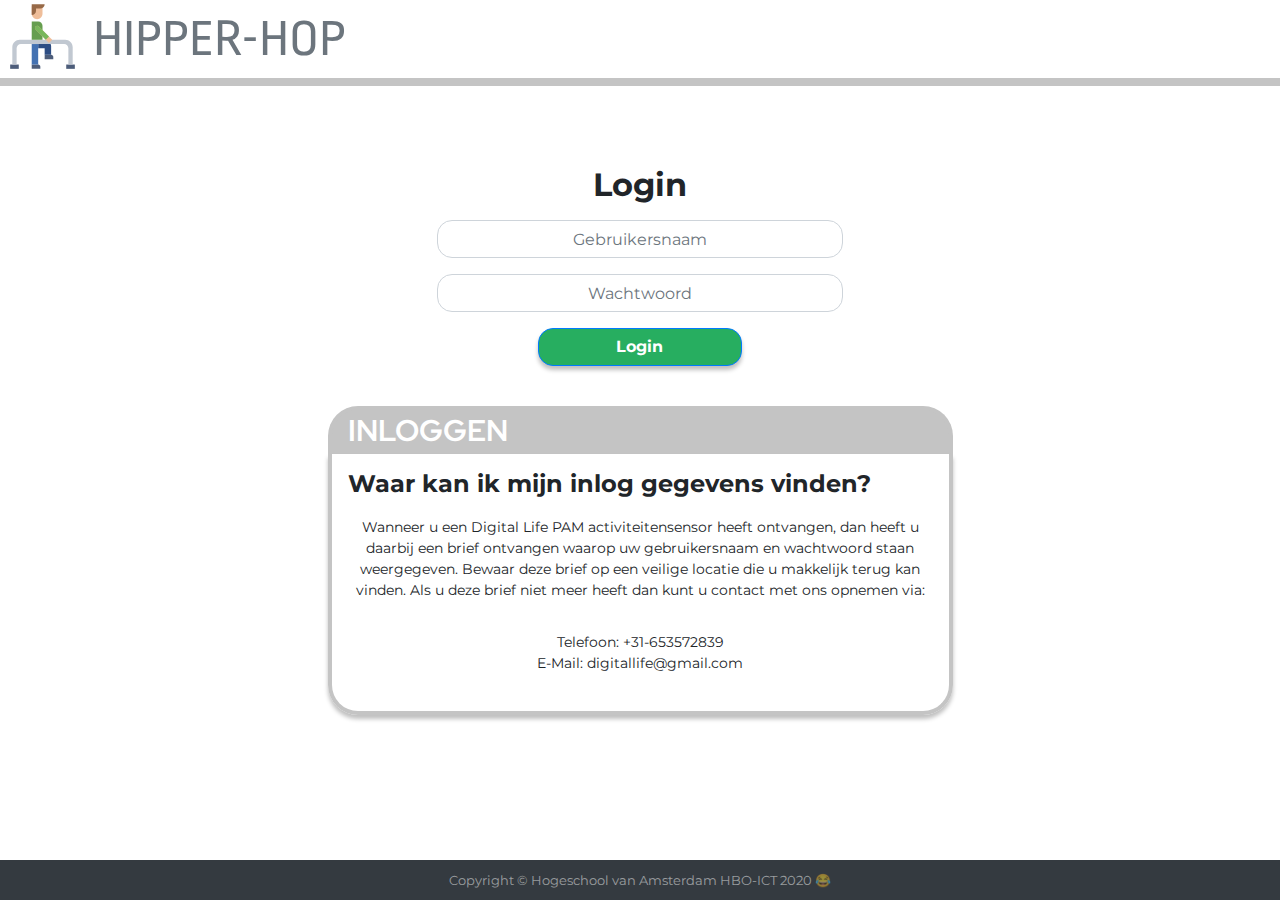
==== src/index.html @ 200696ad "Merged dev into stats" ====
<!DOCTYPE html>
<html lang="en">
<head>
    <meta charset="UTF-8"/>
    <meta name="viewport" content="width=device-width, initial-scale=1, shrink-to-fit=no">

    <title>Project Agile Development - Framework</title>

    <!-- Load our stylesheets -->
    <link href="assets/css/home.css" rel="stylesheet"/>
    <link href="assets/vendors/bootstrap/bootstrap.min.css" rel="stylesheet"/>
    <link href="assets/css/default.css" rel="stylesheet"/>
    <link href="assets/css/navbar.css" rel="stylesheet"/>
    <link href="assets/css/profile.css" rel="stylesheet"/>
    <link href="assets/css/statistics.css" rel="stylesheet"/>
    <link href="assets/css/goals.css" rel="stylesheet"/>
    <link href="assets/css/social.css" rel="stylesheet"/>

    <!-- Load our font from Google fonts -->
    <link rel="preconnect" href="https://fonts.gstatic.com">
    <link href="https://fonts.googleapis.com/css2?family=Ropa+Sans&display=swap" rel="stylesheet">
    <link href="https://fonts.googleapis.com/css2?family=Red+Hat+Display:wght@400;700&display=swap" rel="stylesheet">
    <link href="https://fonts.googleapis.com/css2?family=Montserrat:wght@400;700&display=swap" rel="stylesheet">

    <!-- Load fontawesome through CDN for now -->
    <link rel="stylesheet" href="https://pro.fontawesome.com/releases/v5.10.0/css/all.css" integrity="sha384-AYmEC3Yw5cVb3ZcuHtOA93w35dYTsvhLPVnYs9eStHfGJvOvKxVfELGroGkvsg+p" crossorigin="anonymous"/>

    <!-- Load jQuery 3.4.1 -->
    <script src="assets/vendors/jquery/jquery-3.4.1.min.js"></script>
    <script src="assets/vendors/bootstrap/bootstrap.bundle.min.js"></script>

    <!-- Load Chart js and Moment js for statistics -->
    <script src="assets/vendors/chart.js/dist/chart.min.js"></script>
    <script src="assets/vendors/moment/moment.min.js"></script>

    <!-- Prepare our application, load things in the proper order. -->
    <script src="assets/js/utils/sessionManager.js"></script>
    <script src="assets/js/utils/networkManager.js"></script>

    <!-- Controllers -->
    <script src="assets/js/controllers/categories/categoryController.js"></script>
    <script src="assets/js/controllers/categories/loginController.js"></script>
    <script src="assets/js/controllers/navbarController.js"></script>
    <script src="assets/js/controllers/welcomeController.js"></script>
    <script src="assets/js/controllers/uploadController.js"></script>
    <script src="assets/js/controllers/categories/caretakerController.js"></script>

    <script src="assets/js/controllers/categories/homeController.js"></script>
    <script src="assets/js/controllers/categories/goalsController.js"></script>
    <script src="assets/js/controllers/categories/statisticsController.js"></script>
    <script src="assets/js/controllers/categories/profileController.js"></script>
    <script src="assets/js/controllers/categories/socialController.js"></script>

    <!-- Repositories -->
    <script src="assets/js/repositories/roomExampleRepository.js"></script>
    <script src="assets/js/repositories/userRepository.js"></script>
    <script src="assets/js/repositories/pamRepository.js"></script>
    <script src="assets/js/repositories/rehabilitatorRepository.js"></script>

    <!-- Start of our application! -->
    <script src="api/config.js"></script>
    <script src="assets/js/app.js"></script>
</head>
<body>
    <!-- Navigation -->
    <div class="sidebar">
        <!-- Loads navigation via JS -->
    </div>

    <!-- Page Content -->
    <div class="content">
        <!-- Loads content via JS -->
    </div>

    <footer id="sticky-footer" class="py-2 bg-dark text-white-50">
        <div class="container text-center">
            <small>Copyright &copy; Hogeschool van Amsterdam HBO-ICT 2020 😂</small>
        </div>
    </footer>
</body>
</html>
---- src/assets/css/home.css ----
.wrapper-home .content {
    height: 100%;
    display: flex;
    flex-direction: column;
    justify-content: center;
    margin: 0 auto;
}


.container-fluid {
    display: flex;
    flex-direction: column;
    align-items: center;
    margin: 0 auto;
    margin-bottom: 180px;


}

.col12 {
    height: 80%;
    margin-bottom: 50px;
}

.avatar img {
    margin: 0 auto;
}

/*.row{*/
/*    border: 2px solid black;*/
/*}*/

#welkom-text {
    width: 100%;
    height: 100%;
    word-wrap: break-word;


}

#speech-bubble {
    width: 215px;
    height: 104px;
    top: 50px;
    left: 35px;
    position: absolute;

}

.col3 {
    height: 200px;
    /*padding-left: 30px !important;*/
    /*padding-right:30px !important;*/
    padding-bottom: 10px;
}

.cards-row {
    max-width: 80%;

}

.cards {
    background-color: #86C7C3;
    height: 100%;
    width: 90%;
    border-radius: 20px;
    color: white;
    margin: auto;
    min-width: 180px;
    margin-bottom: 10px;

}

.cards:hover {
    box-shadow: 0 4px 8px 0 rgb(0 0 0 / 20%), 0 6px 20px 0 rgb(0 0 0 / 19%);
}

.col3 a:visited, a:hover, a:active {
    text-decoration: none !important;

}


.cards h2, p {
    text-align: center;
    padding: 10px 5px 5px 5px;
}

.cards p {
    font-size: 20px;
    padding-top: 20px;
}

@media all and (max-width: 991px) {
    .cards-row {
        margin-top: 100px;
    }
}
---- src/assets/css/default.css ----
:root {
    --color-category-current: #c4c4c4;
    --color-category-default: #c4c4c4;
    --color-category-home: #86c7c3;
    --color-category-goals: #709963;
    --color-category-statistics: #9697c5;
    --color-category-profile: #dd9d75;
    --color-category-social: #c05b73;
    --color-subcategory-notifications: #ffa447;

    --color-hover-element: #e4e4e4;
    --color-text: #666666;

    --color-progress-previous: #bdf1ab;
    --color-progress-yesterday: #8cdf77;
    --color-progress-goal: #f6bd28;
}

body {
    font-family: "Montserrat", sans-serif;
}

footer {
    position: fixed;
    left: 0;
    bottom: 0;
    width: 100%;
}

p {
    font-size: 24px;
}

h3 {
    font-size: 30px;
}

.content {
    margin-top: 32px;
}

/* Pad Container */
.pad-container-header {
    background-color: var(--color-category-current);
    border: 4px solid var(--color-category-current);
    border-bottom: none;
    border-radius: 30px 30px 0 0;
    height: auto;
    padding-left: 16px;
    padding-bottom: 4px;

    /* text */
    font-family: 'Red Hat Display', sans-serif;
    font-weight: bold;
    line-height: 40px;
    font-size: 30px;
    color: #ffffff;
}

.pad-container-content {
    border: 4px solid var(--color-category-current);
    border-top: none;
    border-radius: 0 0 30px 30px;
    box-shadow: 0 4px 4px rgba(0, 0, 0, 0.25);
    padding: 16px;
    margin-bottom: 64px;
}

.btn-primary {
    background-color: #27AE60;
    border-radius: 15px;
    font-weight: bold;
    width: 50%;
    box-shadow: 0 4px 4px rgba(0, 0, 0, 0.25);
    margin-left: 25%;
}

.btn-primary:hover {
    background-color: var(--color-category-current);
    border-radius: 15px;
    font-weight: bold;
    width: 50%;
    box-shadow: 0 4px 4px rgba(0, 0, 0, 0.25);
}

input[type=text], input[type=password] {
    width: 100% !important;
    text-align: center;
    border-radius: 15px !important;
}

.logintext {
    text-align: center;
}

#help {
    text-align: center;
}

.logininput {
    margin-top: 5%;
}

.imagelogo {
    position: absolute;
    width: 161px;
    height: 37px;
    transform: rotate(-90.36deg);
    margin-top: -5%;
}

@media (max-width: 1919px) {
    .imagelogo {
        display: none;
    }
}
---- src/assets/css/navbar.css ----
/* --- NAVIGATION GENERAL --- */
.navbar {
    padding: 0 0 0 0;
}

/* --- NAVIGATION TOP --- */
.navbar-brand {
    padding-top: 0;
}

#header-title {
    padding: 0 8px 0 0;
}

#navigation-top {
    font-family: "Ropa Sans", sans-serif;
    padding-left: 8px;
    border-bottom: 8px solid var(--color-category-current);
}

.nav-link {
    border: none;
    background-color: #ffffff;
    font-size: 30px;
    /* !important required for navigation padding */
    padding-left: 16px !important;
    padding-right: 16px !important;
}

.nav-link:hover {
    background-color: var(--color-hover-element);
}

/* For accessibility  */
.nav-link:focus {
    outline: none;
    background-color: var(--color-hover-element);
}

.navbar-toggler { /* Mobile hambuger-menu */
    margin: 8px 16px 8px 0;
    border: none;
    background-color: var(--color-category-current);
    font-size: 30px;
}

/* --- NAVIGATION BOTTOM --- */
#navigation-bottom{
    font-family: "Ropa Sans", sans-serif;
}

#navigation-bottom .navbar-nav > li {
    padding-left: 32px;
    padding-right: 32px;
    padding-bottom: 16px;
    line-height: 0.9;
}

#navigation-bottom .navbar-nav > li :hover {
    background-color: var(--color-hover-element);
}

.bottom-nav-element[selected] {
    /* !important prevents styling change when hovering over element  */
    color: #ffffff !important;
    background-color: var(--color-category-current) !important;
}

/* --- REPONSIVENESS --- */
@media (max-width: 992px) {
    #navigation-bottom .navbar-nav > li {
        padding: 8px 0 0 16px;
    }

    .navbar-nav:last-child {
       padding-bottom: 8px;
    }

    #navigation-bottom {
        border-bottom: 8px solid var(--color-category-current);
    }
}
---- src/assets/css/profile.css ----
.imgrehabilitator {
    width: 324px;
    height: 300px;
    margin-left: -18px;
    margin-top: -18px;
    border-radius: 0 0 20px 0;
    border: 4px solid var(--color-category-current);
}

.imgcaregiver {
    width: 324px;
    height: 300px;
    margin-left: -18px;
    margin-top: -18px;
    border-radius: 0 0 20px 0;
    border: 4px solid var(--color-category-current);
}

.rehabilitator-text {
    padding-left: 30px;
}

@media (min-width: 992px) {
    .col-lg-5 {
        max-width: 100%;
    }
}
---- src/assets/css/statistics.css ----
/* Cards */
.statistics-container .card-header {
    border-radius: 30px 30px 0px 0px;
    background-color: var(--color-category-current);
}

.statistics-container .card-header h3 {
    color: white;
}

/* Set fixed width for cards now, make this dynamic later */
.statistics-container .card {
    border-radius: 30px 30px 30px 30px;
    width: 350px;
}

/* Remove padding from H3 in the arrow div */
.arrow-div h2{
    color: var(--color-category-current);
    margin-bottom: 0;
}

.arrow-div i {
    color: var(--color-category-current);
}

/* Set backgroud color for stats button */
.stats-button {
    color: white;
    background-color: var(--color-category-current);
}

.stats-button:hover {
    color: white;
    filter: brightness(110%);
}

/*Chart some margin bottom*/
/* Add this for responsive cards right now, might change later */
@media (max-width: 375px) {
    .statistics-container .card {
        margin: 0 20px;
    }
}
---- src/assets/css/goals.css ----
.pad-progress-container {
    margin-top: 64px;
    margin-bottom: 64px;
    background-color: var(--color-category-current);
    border-radius: 10px;
}

.progress {
    height: 40px;
    border-radius: 4px;
    overflow: visible;
}

.progress .progress-bar:first-child {
    border-radius: 4px 0 0 4px;
}

.progress-bar {
    text-align: center;
    font-size: 20px;
    font-weight: bold;
    position: relative;

    /* disable progress bar transitions */
    -webkit-transition: none;
    -moz-transition: none;
    -ms-transition: none;
    -o-transition: none;
    transition: none;
}

.progress-bar-striped {
    position: relative;
}

.progress-pin-element {
    color: var(--color-text);
    position: absolute;
    left: 100%;
    top: -16px;
    width: 4px;
    height: 68px;
    background-color: var(--color-text);
    z-index: 1;
    border-radius: 30px;

    text-align: center;
    font-size: 20px !important;
    font-weight: bold;
}

.progress-pin-text {
    position: relative;
    left: -50px;
    width: 100px;
    height: 100px;
    top: -32px;
    text-align: center;
}

.progress-pin-pam {
    position: absolute;
    left: -24px;
    top: 68px;
    text-align: center;
    line-height: 1;
    width: 50px;
}

.progress-bar-end {
    position: relative;
    margin-left: auto;
    float: right;
}

#pin-end-text {
    left: -56px;
}

#pin-end-pam {
    left: -29px;
}

.bar-color-past {
    background-color: var(--color-progress-previous);
}

.bar-color-yesterday {
    background-color: var(--color-progress-yesterday);
}

.bar-color-goal {
    background-color: var(--color-progress-goal);
}

/* basic positioning */
.legend {
    list-style: none;
    font-size: 20px;
    padding-inline-start: 8px;
}

.legend li {
    margin-right: 10px;
    padding-bottom: 8px;
}

.legend li p {
    margin-bottom: 0
}

.legend span {
    border: 1px solid #ccc;
    float: left;
    width: 32px;
    height: 32px;
    margin: 2px 12px 2px 2px;
}

/* Cards */
.goal-card-header {
    background-color: var(--color-category-current);
    border: 4px solid var(--color-category-current);
    border-bottom: none;
    border-radius: 30px 30px 0 0;
    height: auto;
    padding-left: 16px;
    padding-right: 16px;
    padding-bottom: 4px;
    margin-bottom: 0;
    /* text */
    font-family: 'Red Hat Display', sans-serif;
    font-weight: bold;
    text-align: center;
    line-height: 40px;
    font-size: 30px;
    color: #ffffff;
}

.goal-card-content {
    border: 4px solid var(--color-category-current);
    border-top: none;
    border-radius: 0 0 30px 30px;
    box-shadow: 0 4px 4px rgba(0, 0, 0, 0.25);
    padding: 16px;
    margin-bottom: 64px;
    min-height: 300px;
}

.goal-card-subheader {
    font-weight: bold;
    text-align: center;
}

.goal-card-container {
    max-width: 430px;
    padding: 8px;
}
---- src/assets/css/social.css ----
/* ==================================
    Main Style
================================== */

/*body, html {*/
/*    background-color: #f7f7fd;*/
/*    font-family: 'Raleway', sans-serif;*/
/*}*/

.form-control{
    width: 150%!important;
}


a:hover {
    text-decoration: none;
}

/* ==================================
    Container
================================== */

.social-container {
    margin-top: 50px;
    margin-bottom: 50px;
}

/* ==================================
    Left Column
================================== */

.left-column {
    border-radius: 0px 30px 30px 0px;
    background-color: #ffffff;
    box-shadow: 0 0 6px 0 hsla(0, 0%, 0%, 0.2);
    /* box-shadow: 0 2px 6px 0 hsla(0, 0%, 0%, 0.2); */
    padding: 30px;
}

/* Tittle */
.tittle-container {
    margin: 10px auto 30px auto;
}

.tittle {
    font-family: 'Raleway', sans-serif;
    margin: 0 auto;
    color: #38436b;
}

.subtitle {
    font-family: 'Raleway', sans-serif;
    margin: 0 auto;
    color: #c1c5dc;
}

/* Contact Form*/
.contact-form {
    padding: 0 10px;
}

.form-control-sm {
    border-radius: 0;
}

/* Button */
.btn-submit {
    text-align: center;
    background-color: var(--color-category-current);
    color: #ffffff;
    font-size: 20px;
    font-weight: bold;
    text-transform: none;
    transition: background-color .8s;
    border-radius: 0;
}

.btn-submit:hover {
    background-color: #8f4559;
    color: #ffffff;
    -webkit-transition: background-color .8s;
    -moz-transition: background-color .8s;
    -o-transition: background-color .8s;
    -ms-transition: background-color .8s;
    transition: background-color .8s;
}

/* ==================================
    Right Column
================================== */

.right-column {
    border-radius: 30px 0px 0px 30px;
    background-color: var(--color-category-current);
    box-shadow: 0 0 6px 0 hsla(0, 0%, 0%, 0.2);
    padding: 20px;
    color: #ffffff;
}

/* Contact Info */
.contact-info {
    margin-bottom: 50px;
    padding-left: 30px;
}

.contact-info h3{
    font-family: 'Raleway', sans-serif;
    text-align: center;
    margin: 50px auto 30px auto;
}

/* Social Icons */
.social {
    color: #ffffff;
}

.icon {
    color: #ffffff;
    margin: auto 10px;
}

/* ==================================
    Responsive
================================== */

@media screen and (max-width: 576px) {
    .container {
        margin-top: 0;
        margin-bottom: 0;
    }
}
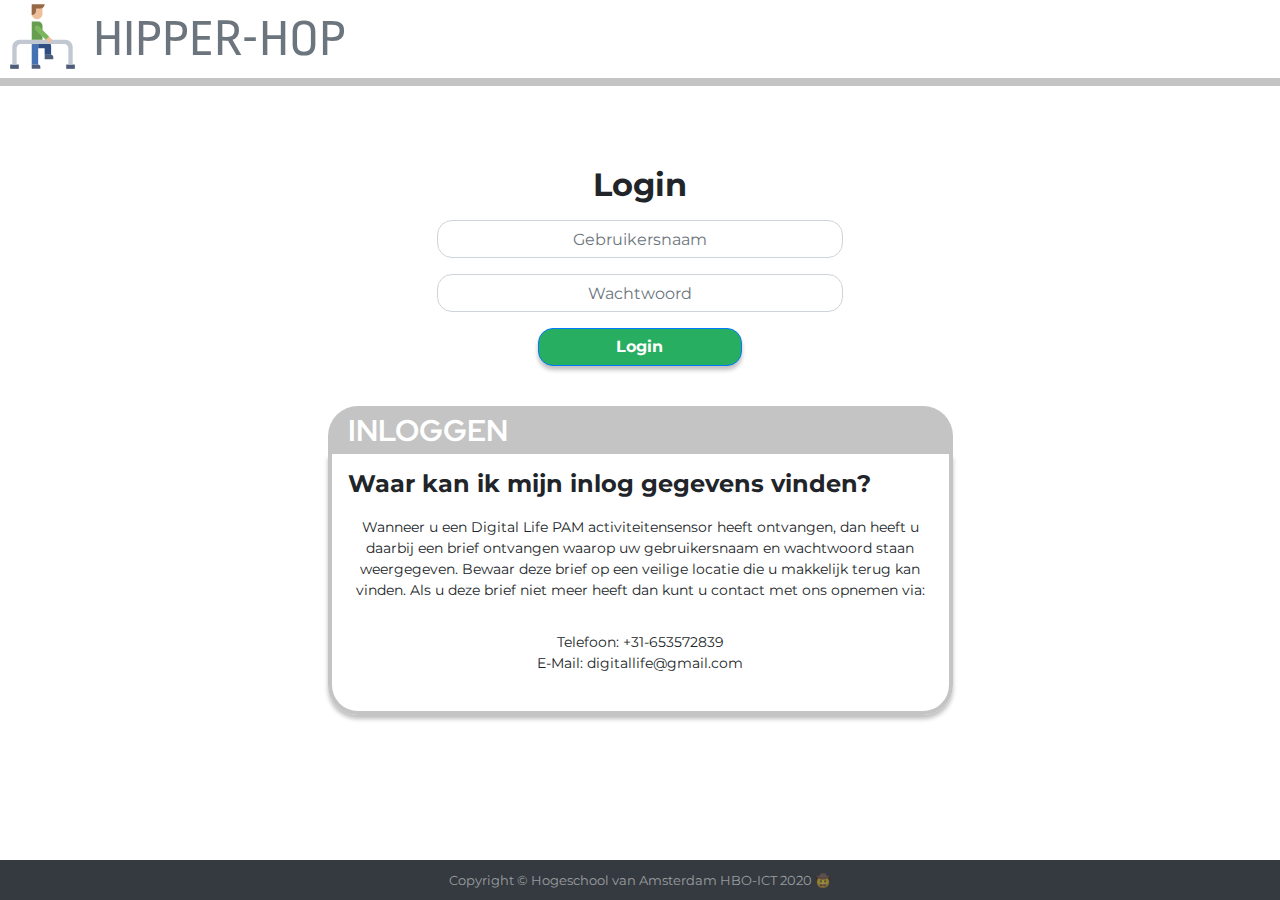
==== commit e232c569: "Changed footer a bit" ====
--- a/src/index.html
+++ b/src/index.html
@@ -74,7 +74,7 @@
 
     <footer id="sticky-footer" class="py-2 bg-dark text-white-50">
         <div class="container text-center">
-            <small>Copyright &copy; Hogeschool van Amsterdam HBO-ICT 2020 😂</small>
+            <small>Copyright &copy; Hogeschool van Amsterdam HBO-ICT 2020 🤠</small>
         </div>
     </footer>
 </body>
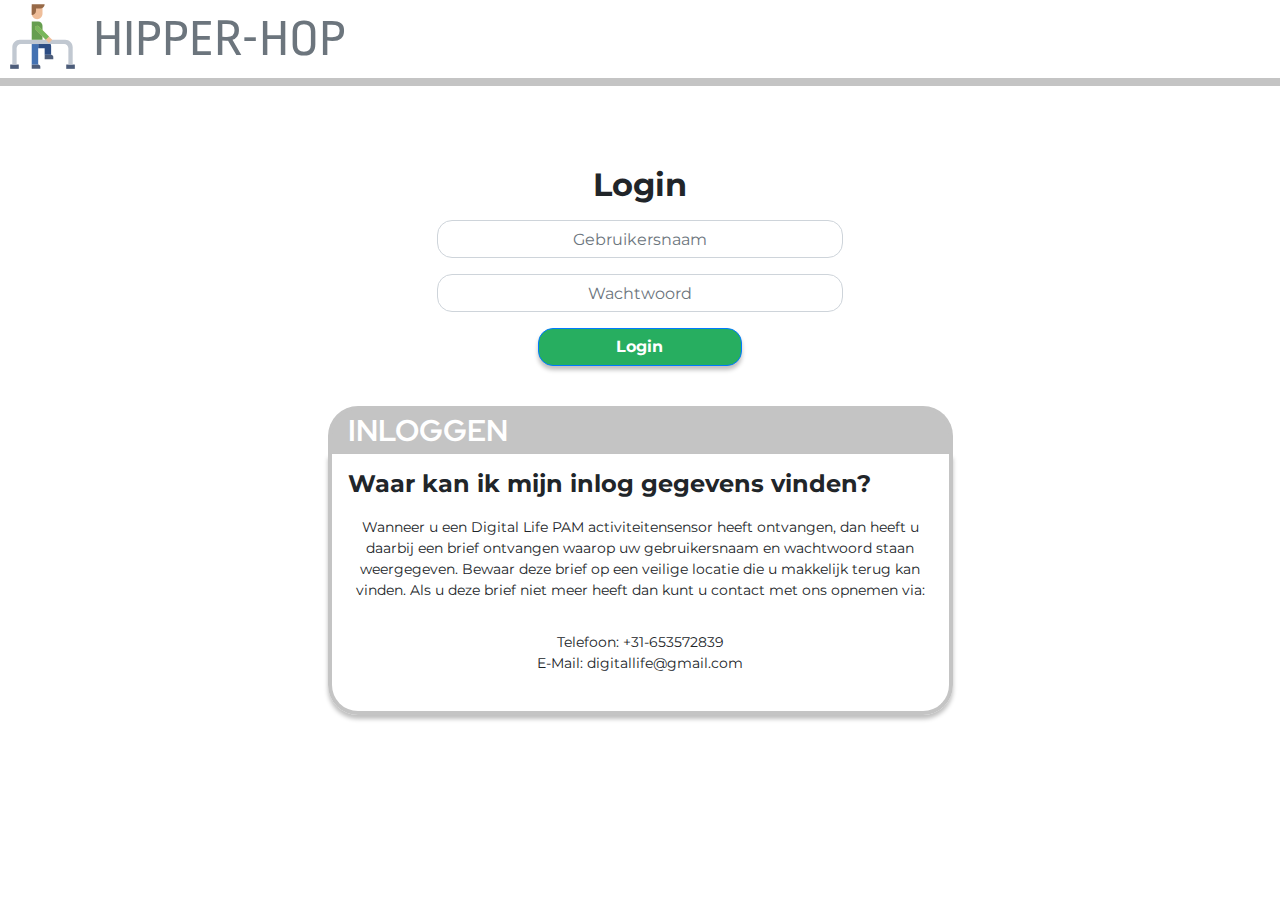
==== commit 166f5d3b: "comment out footer for presentation" ====
--- a/src/index.html
+++ b/src/index.html
@@ -28,11 +28,6 @@
     <!-- Load jQuery 3.4.1 -->
     <script src="assets/vendors/jquery/jquery-3.4.1.min.js"></script>
     <script src="assets/vendors/bootstrap/bootstrap.bundle.min.js"></script>
-
-    <!-- Load Chart js and Moment js for statistics -->
-    <script src="assets/vendors/chart.js/dist/chart.min.js"></script>
-    <script src="assets/vendors/moment/moment.min.js"></script>
-
     <!-- Prepare our application, load things in the proper order. -->
     <script src="assets/js/utils/sessionManager.js"></script>
     <script src="assets/js/utils/networkManager.js"></script>
@@ -72,10 +67,10 @@
         <!-- Loads content via JS -->
     </div>
 
-    <footer id="sticky-footer" class="py-2 bg-dark text-white-50">
-        <div class="container text-center">
-            <small>Copyright &copy; Hogeschool van Amsterdam HBO-ICT 2020 🤠</small>
-        </div>
-    </footer>
+<!--    <footer id="sticky-footer" class="py-2 bg-dark text-white-50">-->
+<!--        <div class="container text-center">-->
+<!--            <small>Copyright &copy; Hogeschool van Amsterdam HBO-ICT 2020 😂</small>-->
+<!--        </div>-->
+<!--    </footer>-->
 </body>
 </html>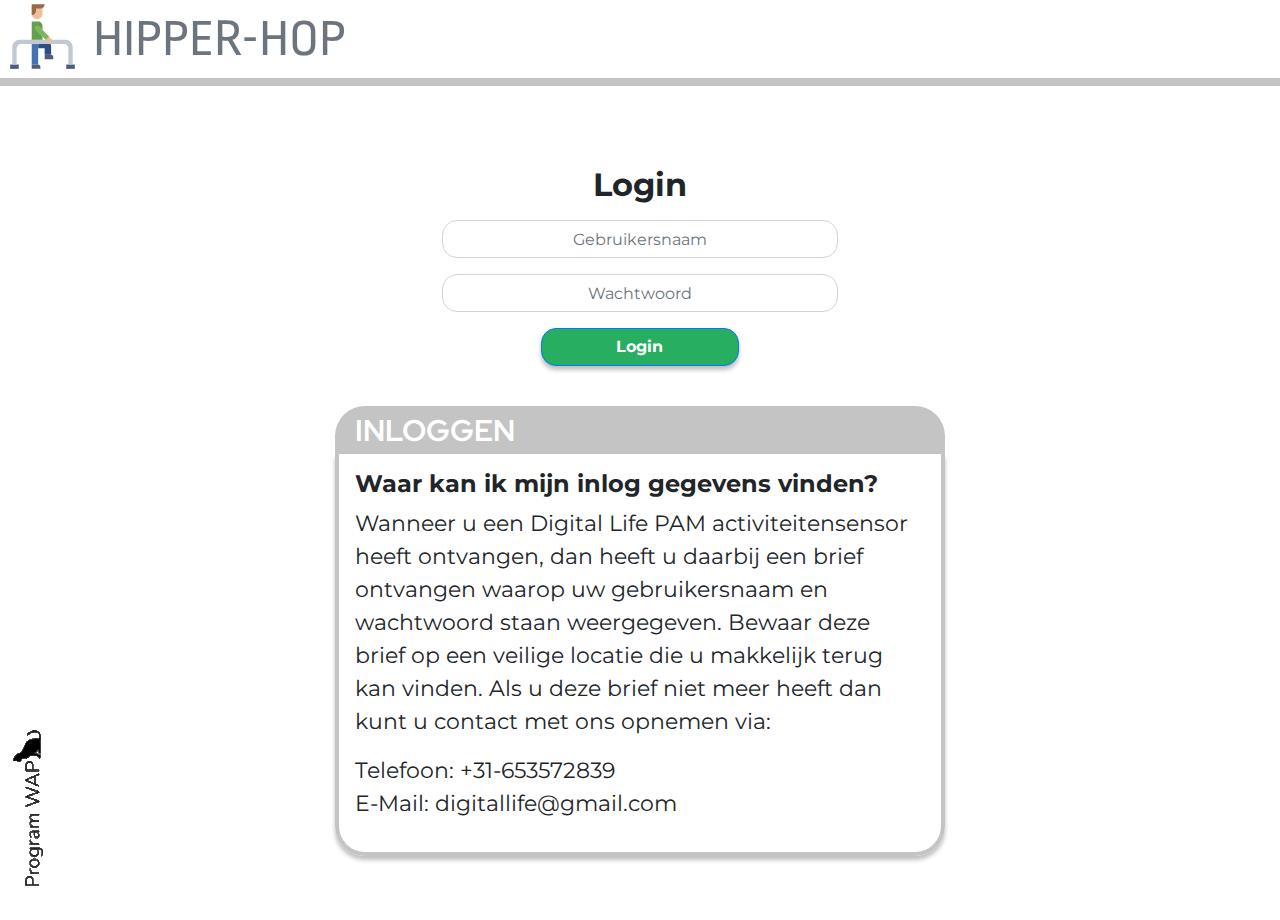
==== commit f037c14a: "Merge branch 'dev' into 'feature/stats'" ====
--- a/src/index.html
+++ b/src/index.html
@@ -28,6 +28,11 @@
     <!-- Load jQuery 3.4.1 -->
     <script src="assets/vendors/jquery/jquery-3.4.1.min.js"></script>
     <script src="assets/vendors/bootstrap/bootstrap.bundle.min.js"></script>
+
+    <!-- Load Chart js and Moment js for statistics -->
+    <script src="assets/vendors/chart.js/dist/chart.min.js"></script>
+    <script src="assets/vendors/moment/moment.min.js"></script>
+
     <!-- Prepare our application, load things in the proper order. -->
     <script src="assets/js/utils/sessionManager.js"></script>
     <script src="assets/js/utils/networkManager.js"></script>
--- a/src/assets/css/home.css
+++ b/src/assets/css/home.css
@@ -80,15 +80,15 @@
 
 }
 
-
-.cards h2, p {
+.cards h2{
     text-align: center;
+    font-weight: bold;
     padding: 10px 5px 5px 5px;
 }
 
 .cards p {
-    font-size: 20px;
-    padding-top: 20px;
+    text-align: center;
+    padding: 20px 5px 5px;
 }
 
 @media all and (max-width: 991px) {
--- a/src/assets/css/default.css
+++ b/src/assets/css/default.css
@@ -28,7 +28,7 @@
 }
 
 p {
-    font-size: 24px;
+    font-size: 22px;
 }
 
 h3 {
@@ -37,6 +37,11 @@
 
 .content {
     margin-top: 32px;
+}
+
+.category-container {
+    margin-right: 0 !important;
+    margin-left: 0 !important;
 }
 
 /* Pad Container */
@@ -102,15 +107,6 @@
 }
 
 .imagelogo {
-    position: absolute;
-    width: 161px;
-    height: 37px;
-    transform: rotate(-90.36deg);
-    margin-top: -5%;
-}
-
-@media (max-width: 1919px) {
-    .imagelogo {
-        display: none;
-    }
+    padding-left: 10px;
+    padding-bottom: 10px;
 }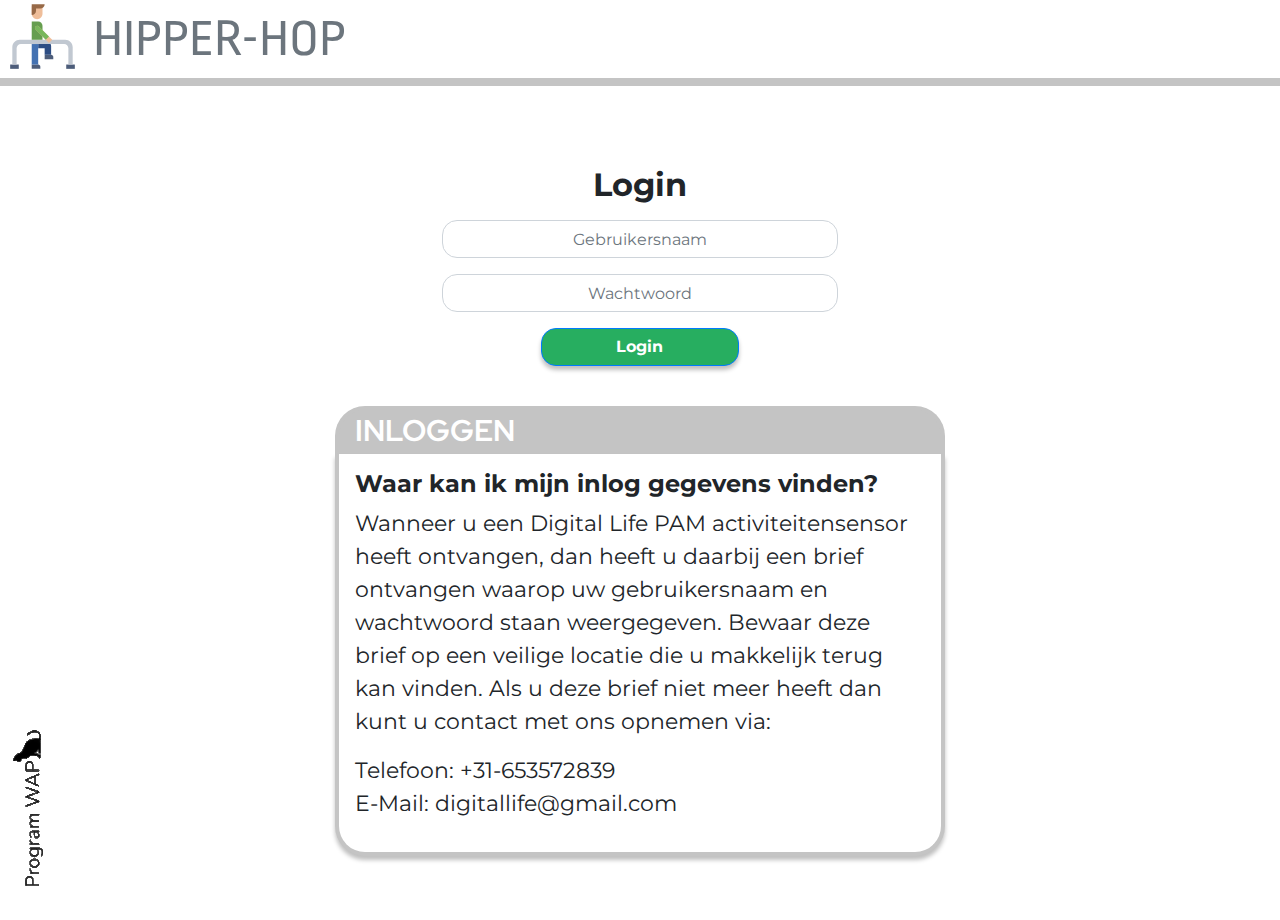
==== commit bd5aa5be: "Merge branch 'dev' into 'feature/messages'" ====
--- a/src/index.html
+++ b/src/index.html
@@ -15,6 +15,7 @@
     <link href="assets/css/statistics.css" rel="stylesheet"/>
     <link href="assets/css/goals.css" rel="stylesheet"/>
     <link href="assets/css/social.css" rel="stylesheet"/>
+    <link href="assets/css/caretaker/patienten.css" rel="stylesheet"/>
 
     <!-- Load our font from Google fonts -->
     <link rel="preconnect" href="https://fonts.gstatic.com">
@@ -50,12 +51,22 @@
     <script src="assets/js/controllers/categories/statisticsController.js"></script>
     <script src="assets/js/controllers/categories/profileController.js"></script>
     <script src="assets/js/controllers/categories/socialController.js"></script>
+    <script src="assets/js/controllers/categories/patientsController.js"></script>
+
+    <!-- Component -->
+    <script src="assets/js/component/progressComponent.js"></script>
 
     <!-- Repositories -->
     <script src="assets/js/repositories/roomExampleRepository.js"></script>
     <script src="assets/js/repositories/userRepository.js"></script>
+    <script src="assets/js/repositories/messagesRepository.js"></script>
     <script src="assets/js/repositories/pamRepository.js"></script>
     <script src="assets/js/repositories/rehabilitatorRepository.js"></script>
+    <script src="assets/js/repositories/caretakerRepository.js"></script>
+
+    <!-- utils   -->
+    <script src="assets/js/utils/utils.js"></script>
+
 
     <!-- Start of our application! -->
     <script src="api/config.js"></script>
--- a/src/assets/css/home.css
+++ b/src/assets/css/home.css
@@ -37,6 +37,8 @@
 
 
 }
+
+
 
 #speech-bubble {
     width: 215px;
@@ -80,14 +82,15 @@
 
 }
 
+
 .cards h2{
     text-align: center;
-    font-weight: bold;
     padding: 10px 5px 5px 5px;
 }
 
 .cards p {
     text-align: center;
+    font-size: 20px;
     padding: 20px 5px 5px;
 }
 
--- a/src/assets/css/default.css
+++ b/src/assets/css/default.css
@@ -33,6 +33,8 @@
 
 h3 {
     font-size: 30px;
+    color: var(--color-text);
+    padding-bottom: 8px;
 }
 
 .content {
@@ -64,6 +66,7 @@
 
 .pad-container-content {
     border: 4px solid var(--color-category-current);
+    background-color: #ffffff;
     border-top: none;
     border-radius: 0 0 30px 30px;
     box-shadow: 0 4px 4px rgba(0, 0, 0, 0.25);
@@ -88,6 +91,17 @@
     box-shadow: 0 4px 4px rgba(0, 0, 0, 0.25);
 }
 
+/* Set backgroud color for stats button */
+.default-button {
+    color: white;
+    background-color: var(--color-category-current);
+}
+
+.default-button:hover {
+    color: white;
+    filter: brightness(110%);
+}
+
 input[type=text], input[type=password] {
     width: 100% !important;
     text-align: center;
@@ -109,4 +123,16 @@
 .imagelogo {
     padding-left: 10px;
     padding-bottom: 10px;
+}
+
+.upload-center {
+    display: block;
+    margin-left: auto;
+    margin-right: auto;
+}
+
+.upload-preview {
+    max-width: 324px !important;
+    max-height: 300px;
+    padding-bottom: 16px;
 }--- a/src/assets/css/statistics.css
+++ b/src/assets/css/statistics.css
@@ -24,15 +24,13 @@
     color: var(--color-category-current);
 }
 
-/* Set backgroud color for stats button */
-.stats-button {
-    color: white;
-    background-color: var(--color-category-current);
+/* Give the arrows on advanced statistics click mouse */
+.fa-arrow-left {
+    cursor: pointer;
 }
 
-.stats-button:hover {
-    color: white;
-    filter: brightness(110%);
+.fa-arrow-right {
+    cursor: pointer;
 }
 
 /*Chart some margin bottom*/
--- a/src/assets/css/goals.css
+++ b/src/assets/css/goals.css
@@ -1,6 +1,6 @@
 .pad-progress-container {
-    margin-top: 64px;
-    margin-bottom: 64px;
+    margin-top: 32px;
+    margin-bottom: 32px;
     background-color: var(--color-category-current);
     border-radius: 10px;
 }
@@ -74,7 +74,7 @@
 }
 
 #pin-end-text {
-    left: -56px;
+    left: -100px;
 }
 
 #pin-end-pam {
@@ -91,6 +91,10 @@
 
 .bar-color-goal {
     background-color: var(--color-progress-goal);
+}
+
+.bar-color-total {
+    background-color: var(--color-hover-element);
 }
 
 /* basic positioning */
@@ -150,6 +154,7 @@
 .goal-card-subheader {
     font-weight: bold;
     text-align: center;
+    color: var(--color-text);
 }
 
 .goal-card-container {
--- a/src/assets/css/caretaker/patienten.css
+++ b/src/assets/css/caretaker/patienten.css
@@ -0,0 +1,178 @@
+.pad-caretaker-header-title{
+    background-color: var(--color-category-current);
+    border: 4px solid var(--color-category-current);
+    height: auto;
+    padding: 5px 5px 5px 15px;
+
+    /* text */
+    font-family: 'Red Hat Display', sans-serif;
+    font-weight: bold;
+    line-height: 40px;
+    font-size: 30px;
+    color: #ffffff;
+}
+
+.pad-caretaker-header1{
+    background-color: var(--color-category-current);
+    border: 4px solid var(--color-category-current);
+    height: auto;
+    padding-bottom: 4px;
+
+    /* text */
+    font-family: 'Red Hat Display', sans-serif;
+    font-weight: bold;
+    line-height: 40px;
+    font-size: 30px;
+    color: #ffffff;
+    text-align: center;
+}
+.pad-caretaker-content {
+    border: 4px solid var(--color-category-current);
+    border-top: none;
+    box-shadow: 0 4px 4px rgba(0, 0, 0, 0.25);
+    padding: 16px;
+    margin-bottom: 64px;
+    color: #666666;
+}
+
+.imgpatient1{
+     width: 324px;
+     height: 300px;
+     margin-left: -18px;
+     margin-top: -65px;
+     border: 4px solid var(--color-category-current);
+ }
+
+.imgpatient2{
+    width: 324px;
+    height: 300px;
+    margin-left: -18px;
+    margin-top: -65px;
+    border: 4px solid var(--color-category-current);
+}
+.ct-year{
+    margin-bottom: 0;
+}
+.ct-gender{
+    margin-bottom: 0;
+}
+.ct-bloodtype{
+    margin-bottom: 0;
+}
+.ct-status{
+    margin-bottom: 0;
+}
+.ct-contacttitle{
+    margin-bottom: 0;
+}
+.ct-phonenumber{
+    margin-bottom: 0;
+}
+.ct-mail{
+    margin-bottom: 0;
+}
+
+.ct-name{
+    font-weight: bold;
+    margin-bottom: 0;
+    color: #ffffff;
+}
+
+.btn1{
+    background-color: var(--color-category-current);
+    border: 4px solid var(--color-category-current);
+    font-family: 'Red Hat Display', sans-serif;
+    font-weight: bold;
+    line-height: 40px;
+    font-size: 25px;
+    color: #ffffff;
+    border-radius: 0;
+}
+
+.btn2{
+    background-color: var(--color-category-current);
+    border: 4px solid var(--color-category-current);
+    font-family: 'Red Hat Display', sans-serif;
+    font-weight: bold;
+    line-height: 40px;
+    font-size: 25px;
+    color: #ffffff;
+    border-radius: 0;
+}
+
+.btn3{
+    background-color: var(--color-category-current);
+    border: 4px solid var(--color-category-current);
+    font-family: 'Red Hat Display', sans-serif;
+    font-weight: bold;
+    line-height: 40px;
+    font-size: 25px;
+    color: #ffffff;
+    border-radius: 0;
+}
+
+.btn4{
+    background-color: #709963;
+    border: 4px solid #709963;
+    font-family: 'Red Hat Display', sans-serif;
+    font-weight: bold;
+    line-height: 40px;
+    font-size: 25px;
+    color: #ffffff;
+    border-radius: 0;
+}
+@media (max-width: 1919px){
+    .pad-caretaker-header1{
+        text-align: center;
+        padding-right: 0;
+    }
+    .pad-caretaker-header2{
+        text-align: center;
+        padding-right: 0;
+    }
+    .imgpatient1{
+        margin-top: -16px;
+        margin-left: -16px;
+    }
+    .imgpatient2{
+        margin-top: -16px;
+        margin-left: -16px;
+    }
+    .btn1{
+        margin-bottom: 5%;
+    }
+    .btn2{
+        margin-bottom: 5%;
+    }
+    .btn3{
+        margin-bottom: 5%;
+    }
+}
+
+.pagination > li > a
+{
+    background-color: white;
+    color: #5A4181;
+}
+
+.pagination > li > a:focus,
+.pagination > li > a:hover,
+.pagination > li > span:focus,
+.pagination > li > span:hover
+{
+    color: #5a5a5a;
+    background-color: #eee;
+    border-color: #ddd;
+}
+
+.pagination > .active > a
+{
+    color: white;
+    background-color: var(--color-category-current) !Important;
+    border: solid 1px  var(--color-category-current) !Important;
+}
+
+.pagination > .active > a:hover
+{
+    background-color: var(--color-category-current);
+}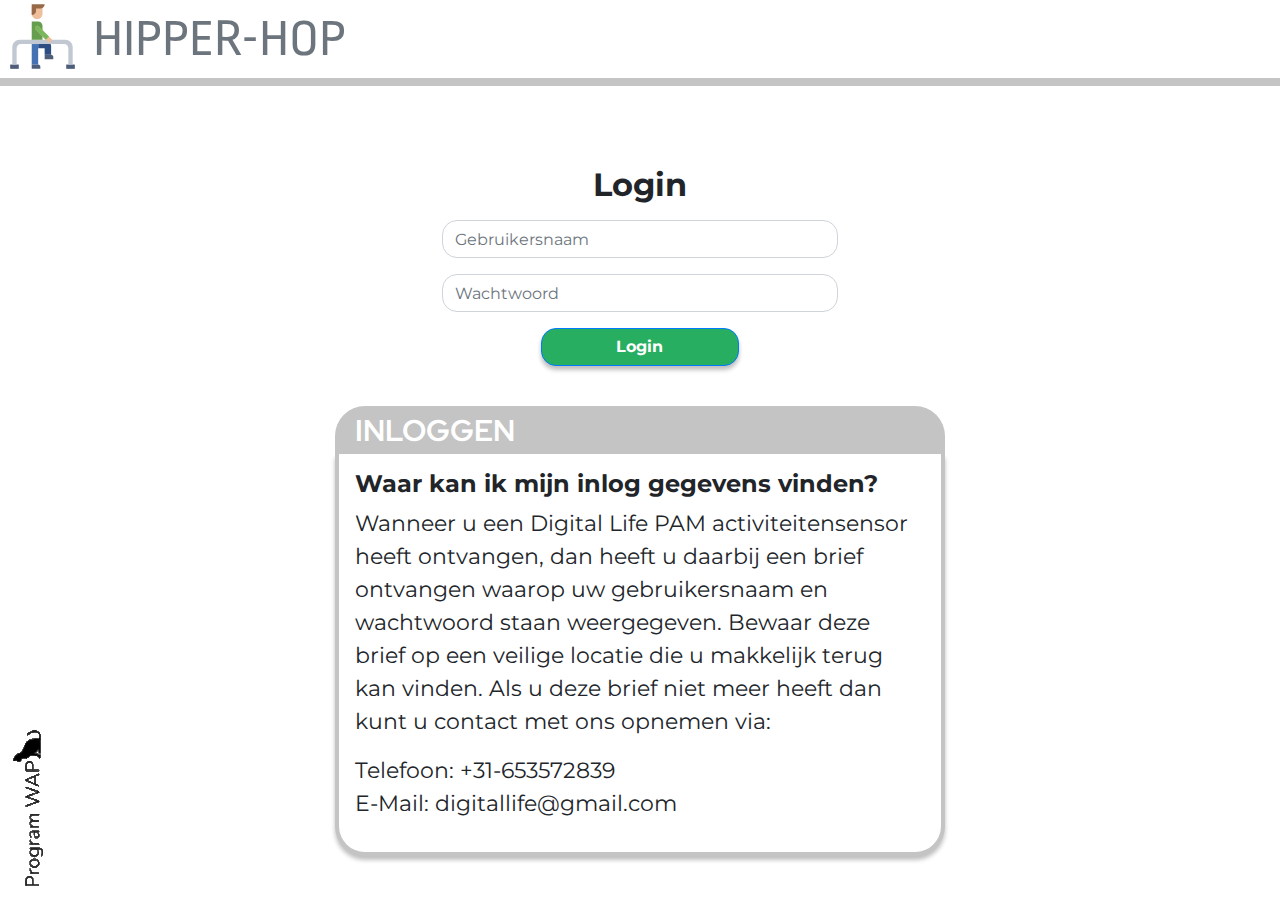
==== commit b91f1923: "Added profile page, can open editor" ====
--- a/src/index.html
+++ b/src/index.html
@@ -45,6 +45,7 @@
     <script src="assets/js/controllers/welcomeController.js"></script>
     <script src="assets/js/controllers/uploadController.js"></script>
     <script src="assets/js/controllers/categories/caretakerController.js"></script>
+    <script src="assets/js/controllers/categories/caretakerProfileController.js"></script>
 
     <script src="assets/js/controllers/categories/homeController.js"></script>
     <script src="assets/js/controllers/categories/goalsController.js"></script>
--- a/src/assets/css/default.css
+++ b/src/assets/css/default.css
@@ -34,7 +34,6 @@
 h3 {
     font-size: 30px;
     color: var(--color-text);
-    padding-bottom: 8px;
 }
 
 .content {
@@ -104,7 +103,7 @@
 
 input[type=text], input[type=password] {
     width: 100% !important;
-    text-align: center;
+    /*text-align: center;*/
     border-radius: 15px !important;
 }
 
--- a/src/assets/css/goals.css
+++ b/src/assets/css/goals.css
@@ -110,7 +110,8 @@
 }
 
 .legend li p {
-    margin-bottom: 0
+    margin-bottom: 0;
+    min-height: 32px;
 }
 
 .legend span {
--- a/src/assets/css/social.css
+++ b/src/assets/css/social.css
@@ -7,9 +7,9 @@
 /*    font-family: 'Raleway', sans-serif;*/
 /*}*/
 
-.form-control{
-    width: 150%!important;
-}
+/*.form-control{*/
+/*    width: 150%!important;*/
+/*}*/
 
 
 a:hover {
@@ -59,25 +59,23 @@
     padding: 0 10px;
 }
 
-.form-control-sm {
-    border-radius: 0;
-}
+/*.form-control-sm {*/
+/*    border-radius: 0;*/
+/*}*/
 
 /* Button */
-.btn-submit {
+.btn-submit, .btn-delete {
     text-align: center;
     background-color: var(--color-category-current);
     color: #ffffff;
-    font-size: 20px;
-    font-weight: bold;
+    font-size: 0.9rem;
     text-transform: none;
     transition: background-color .8s;
-    border-radius: 0;
+    border-radius: 25px;
 }
 
-.btn-submit:hover {
+.btn-submit:hover, .btn-delete:hover {
     background-color: #8f4559;
-    color: #ffffff;
     -webkit-transition: background-color .8s;
     -moz-transition: background-color .8s;
     -o-transition: background-color .8s;
@@ -103,7 +101,7 @@
     padding-left: 30px;
 }
 
-.contact-info h3{
+.contact-info h3 {
     font-family: 'Raleway', sans-serif;
     text-align: center;
     margin: 50px auto 30px auto;
@@ -119,6 +117,12 @@
     margin: auto 10px;
 }
 
+.social-messages {
+    overflow-y: auto;
+    max-height: 500px;
+}
+
+
 /* ==================================
     Responsive
 ================================== */
--- a/src/assets/css/caretaker/patienten.css
+++ b/src/assets/css/caretaker/patienten.css
@@ -26,6 +26,9 @@
     color: #ffffff;
     text-align: center;
 }
+.pad-caretaker-header1 > h3 {
+    margin: 5px;
+}
 .pad-caretaker-content {
     border: 4px solid var(--color-category-current);
     border-top: none;
@@ -50,6 +53,8 @@
     margin-top: -65px;
     border: 4px solid var(--color-category-current);
 }
+
+/* Po fix */
 .ct-year{
     margin-bottom: 0;
 }
@@ -72,13 +77,25 @@
     margin-bottom: 0;
 }
 
-.ct-name{
+.ct-header {
     font-weight: bold;
     margin-bottom: 0;
     color: #ffffff;
 }
 
-.btn1{
+/* Make gender label smaller */
+.gender-edit--title {
+    font-size: 1rem;
+    margin-bottom: .5rem;
+}
+
+/* Danger button */
+.buttongroup .btn-danger {
+    background-color: red;
+    border: 4px solid red;
+}
+
+.btn-edit{
     background-color: var(--color-category-current);
     border: 4px solid var(--color-category-current);
     font-family: 'Red Hat Display', sans-serif;
@@ -89,9 +106,9 @@
     border-radius: 0;
 }
 
-.btn2{
-    background-color: var(--color-category-current);
-    border: 4px solid var(--color-category-current);
+.btn-edit-green {
+    background-color: var(--color-progress-yesterday);
+    border: 4px solid #8dd775;
     font-family: 'Red Hat Display', sans-serif;
     font-weight: bold;
     line-height: 40px;
@@ -100,27 +117,6 @@
     border-radius: 0;
 }
 
-.btn3{
-    background-color: var(--color-category-current);
-    border: 4px solid var(--color-category-current);
-    font-family: 'Red Hat Display', sans-serif;
-    font-weight: bold;
-    line-height: 40px;
-    font-size: 25px;
-    color: #ffffff;
-    border-radius: 0;
-}
-
-.btn4{
-    background-color: #709963;
-    border: 4px solid #709963;
-    font-family: 'Red Hat Display', sans-serif;
-    font-weight: bold;
-    line-height: 40px;
-    font-size: 25px;
-    color: #ffffff;
-    border-radius: 0;
-}
 @media (max-width: 1919px){
     .pad-caretaker-header1{
         text-align: center;
@@ -138,15 +134,9 @@
         margin-top: -16px;
         margin-left: -16px;
     }
-    .btn1{
-        margin-bottom: 5%;
-    }
-    .btn2{
-        margin-bottom: 5%;
-    }
-    .btn3{
-        margin-bottom: 5%;
-    }
+    /*.btn-edit{*/
+    /*    margin-bottom: 5%;*/
+    /*}*/
 }
 
 .pagination > li > a
@@ -175,4 +165,4 @@
 .pagination > .active > a:hover
 {
     background-color: var(--color-category-current);
-}+}
